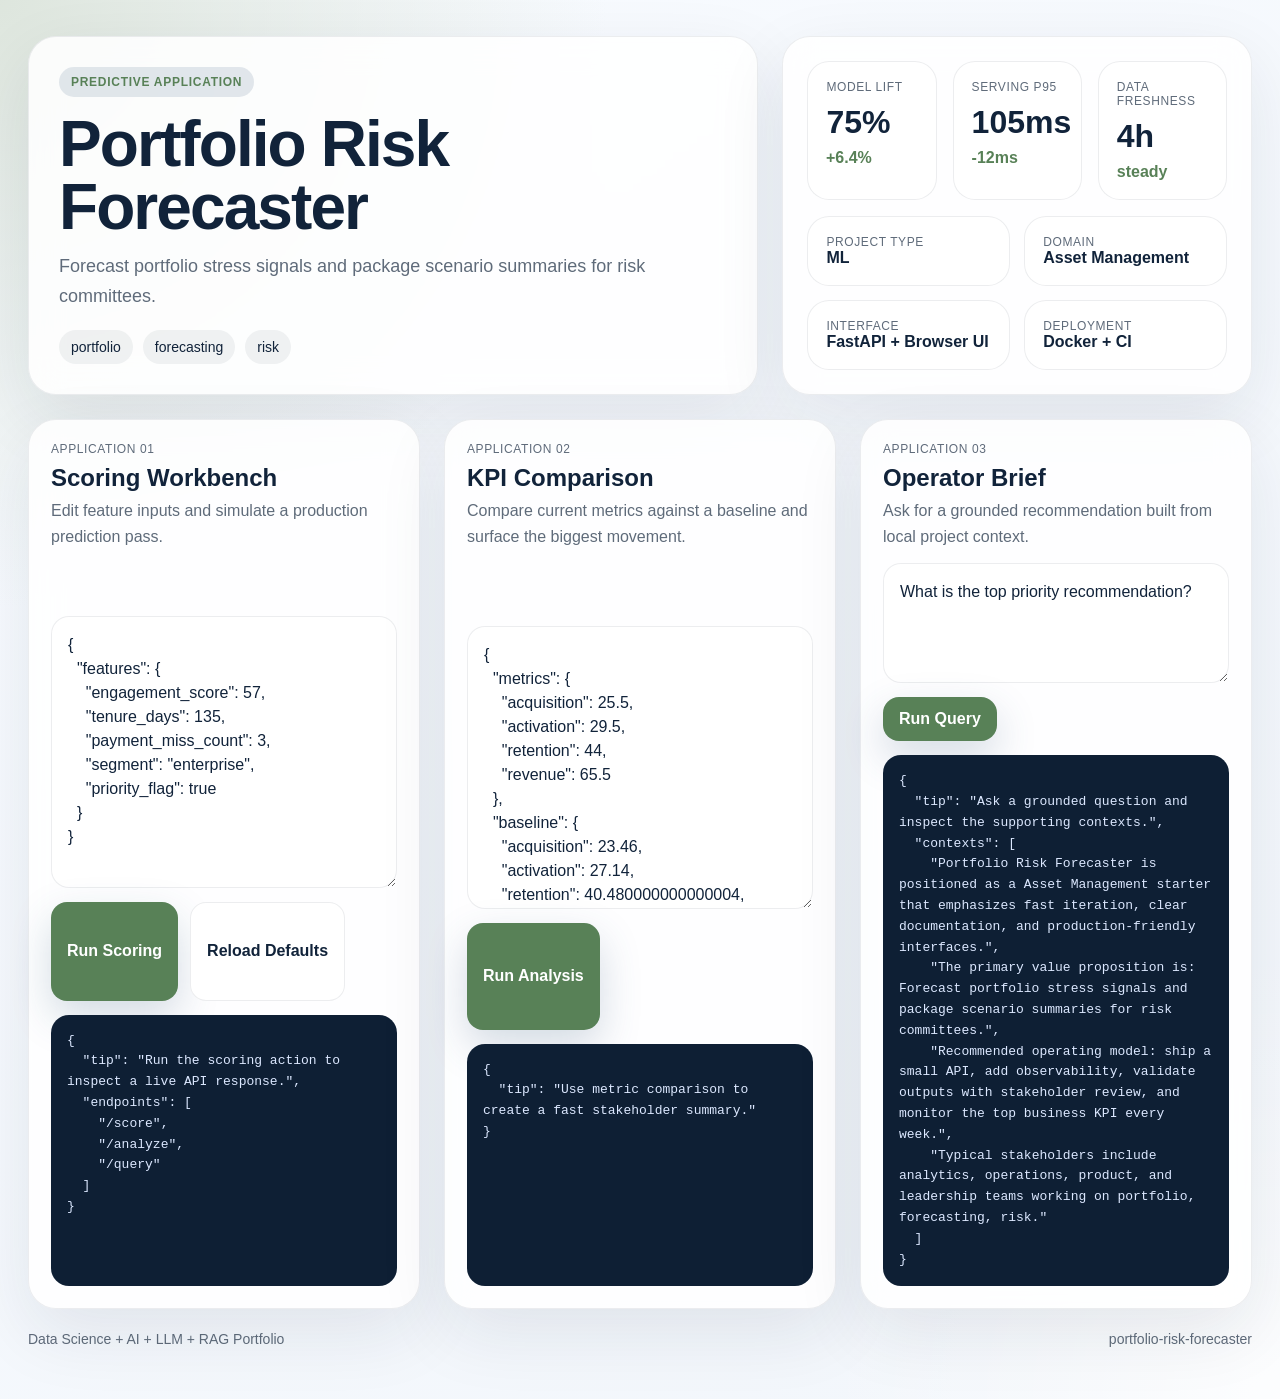
==== src/app/web/index.html @ b68d761f "Publish production-ready portfolio project" ====
<!doctype html>
        <html lang="en">
        <head>
          <meta charset="utf-8">
          <meta name="viewport" content="width=device-width, initial-scale=1">
          <title>Portfolio Risk Forecaster</title>
          <link rel="stylesheet" href="./styles.css">
          <style>:root { --accent: #588157; }</style>
        </head>
        <body>
          <div class="page">
            <section class="hero">
              <div class="panel hero-copy">
                <span class="eyebrow">Predictive Application</span>
                <h1 id="project-title">Portfolio Risk Forecaster</h1>
                <p id="project-summary" class="lead">Forecast portfolio stress signals and package scenario summaries for risk committees.</p>
                <ul id="project-tags" class="tag-list">
                  <li>portfolio</li><li>forecasting</li><li>risk</li>
                </ul>
              </div>
              <div class="panel hero-side">
                <div class="metric-grid">
                  <article class='card'><span>Model Lift</span><strong>75%</strong><em>+6.4%</em></article>
<article class='card'><span>Serving P95</span><strong>105ms</strong><em>-12ms</em></article>
<article class='card'><span>Data Freshness</span><strong>4h</strong><em>steady</em></article>
                </div>
                <div class="mini-grid">
                  <article class='mini-card'><span>Project Type</span><strong>ML</strong></article><article class='mini-card'><span>Domain</span><strong>Asset Management</strong></article><article class='mini-card'><span>Interface</span><strong>FastAPI + Browser UI</strong></article><article class='mini-card'><span>Deployment</span><strong>Docker + CI</strong></article>
                </div>
              </div>
            </section>
            <section class="app-grid">
              <article class="panel module">
                <div class="module-header">
                  <span>Application 01</span>
                  <h2>Scoring Workbench</h2>
                  <p>Edit feature inputs and simulate a production prediction pass.</p>
                </div>
                <textarea id="score-input"></textarea>
                <div class="button-row">
                  <button id="run-score">Run Scoring</button>
                  <button id="load-defaults" class="secondary" type="button">Reload Defaults</button>
                </div>
                <pre id="score-output"></pre>
              </article>
              <article class="panel module">
                <div class="module-header">
                  <span>Application 02</span>
                  <h2>KPI Comparison</h2>
                  <p>Compare current metrics against a baseline and surface the biggest movement.</p>
                </div>
                <textarea id="analyze-input"></textarea>
                <div class="button-row">
                  <button id="run-analyze">Run Analysis</button>
                </div>
                <pre id="analyze-output"></pre>
              </article>
              <article class="panel module">
                <div class="module-header">
                  <span>Application 03</span>
                  <h2>Operator Brief</h2>
                  <p>Ask for a grounded recommendation built from local project context.</p>
                </div>
                <textarea id="query-input" class="query-input"></textarea>
                <div class="button-row">
                  <button id="run-query">Run Query</button>
                </div>
                <pre id="query-output"></pre>
              </article>
            </section>
            <footer class="footer">
              <span>Data Science + AI + LLM + RAG Portfolio</span>
              <span>portfolio-risk-forecaster</span>
            </footer>
          </div>
          <script id="bootstrap-data" type="application/json">{"project": {"slug": "portfolio-risk-forecaster", "title": "Portfolio Risk Forecaster", "project_type": "ml", "domain": "Asset Management", "summary": "Forecast portfolio stress signals and package scenario summaries for risk committees.", "tags": ["portfolio", "forecasting", "risk"]}, "sample_features": {"engagement_score": 57, "tenure_days": 135, "payment_miss_count": 3, "segment": "enterprise", "priority_flag": true}, "sample_metrics": {"acquisition": 25.5, "activation": 29.5, "retention": 44.0, "revenue": 65.5}, "sample_query": "What is the top priority recommendation?", "knowledge_base": ["Portfolio Risk Forecaster is positioned as a Asset Management starter that emphasizes fast iteration, clear documentation, and production-friendly interfaces.", "The primary value proposition is: Forecast portfolio stress signals and package scenario summaries for risk committees.", "Recommended operating model: ship a small API, add observability, validate outputs with stakeholder review, and monitor the top business KPI every week.", "Typical stakeholders include analytics, operations, product, and leadership teams working on portfolio, forecasting, risk."], "dashboard_metrics": [{"label": "Model Lift", "value": "75%", "delta": "+6.4%"}, {"label": "Serving P95", "value": "105ms", "delta": "-12ms"}, {"label": "Data Freshness", "value": "4h", "delta": "steady"}]}</script>
          <script src="./app.js"></script>
        </body>
        </html>
---- src/app/web/styles.css ----
:root {
  --accent: #3d5a80;
  --accent-soft: rgba(61, 90, 128, 0.14);
  --bg: #f2f6fb;
  --card: rgba(255, 255, 255, 0.86);
  --line: rgba(16, 32, 51, 0.08);
  --ink: #11233a;
  --muted: #5f6b7a;
  --success: #2a9d8f;
}
* { box-sizing: border-box; }
html, body { margin: 0; min-height: 100%; }
body {
  font-family: "Avenir Next", "Segoe UI", sans-serif;
  color: var(--ink);
  background:
    radial-gradient(circle at top left, color-mix(in srgb, var(--accent) 20%, white), transparent 32%),
    radial-gradient(circle at bottom right, rgba(255,255,255,0.82), transparent 24%),
    linear-gradient(145deg, #f8fbff, var(--bg));
}
.page {
  max-width: 1320px;
  margin: 0 auto;
  padding: 36px 28px 52px;
}
.hero {
  display: grid;
  grid-template-columns: 1.4fr 0.9fr;
  gap: 24px;
  margin-bottom: 24px;
}
.panel {
  background: var(--card);
  border: 1px solid var(--line);
  border-radius: 28px;
  box-shadow: 0 24px 70px rgba(17, 35, 58, 0.09);
  backdrop-filter: blur(16px);
}
.hero-copy {
  padding: 30px;
}
.eyebrow {
  display: inline-flex;
  align-items: center;
  gap: 8px;
  padding: 8px 12px;
  background: var(--accent-soft);
  color: var(--accent);
  border-radius: 999px;
  text-transform: uppercase;
  letter-spacing: 0.06em;
  font-size: 12px;
  font-weight: 700;
}
h1 {
  margin: 16px 0 14px;
  font-size: clamp(2.2rem, 5vw, 4rem);
  line-height: 0.98;
  letter-spacing: -0.03em;
}
.lead {
  font-size: 18px;
  line-height: 1.65;
  color: var(--muted);
  max-width: 60ch;
  margin: 0;
}
.tag-list {
  display: flex;
  flex-wrap: wrap;
  gap: 10px;
  list-style: none;
  margin: 18px 0 0;
  padding: 0;
}
.tag-list li {
  padding: 9px 12px;
  border-radius: 999px;
  background: rgba(17, 35, 58, 0.06);
  color: var(--ink);
  font-size: 14px;
}
.hero-side {
  padding: 24px;
  display: grid;
  gap: 16px;
  align-content: space-between;
}
.metric-grid {
  display: grid;
  grid-template-columns: repeat(3, minmax(0, 1fr));
  gap: 16px;
}
.metric-card,
.mini-card,
.card {
  background: white;
  border: 1px solid var(--line);
  border-radius: 22px;
  padding: 18px;
}
.metric-card span,
.card span,
.mini-card span,
.module-header span {
  display: block;
  color: var(--muted);
  text-transform: uppercase;
  letter-spacing: 0.05em;
  font-size: 12px;
}
.metric-card strong,
.card strong {
  display: block;
  font-size: 32px;
  margin-top: 10px;
}
.metric-card em,
.card em {
  display: inline-block;
  margin-top: 8px;
  font-style: normal;
  color: var(--accent);
  font-weight: 700;
}
.mini-grid {
  display: grid;
  grid-template-columns: repeat(2, minmax(0, 1fr));
  gap: 14px;
}
.app-grid {
  display: grid;
  grid-template-columns: repeat(3, minmax(0, 1fr));
  gap: 24px;
}
.module {
  padding: 22px;
  display: grid;
  gap: 14px;
}
.module-header h2 {
  margin: 8px 0 6px;
  font-size: 24px;
}
.module-header p {
  margin: 0;
  color: var(--muted);
  line-height: 1.6;
}
textarea, input, button {
  font: inherit;
}
textarea {
  width: 100%;
  min-height: 220px;
  resize: vertical;
  border: 1px solid var(--line);
  border-radius: 18px;
  padding: 16px;
  background: rgba(255,255,255,0.92);
  color: var(--ink);
  line-height: 1.5;
}
.query-input {
  min-height: 120px;
}
button {
  border: 0;
  border-radius: 16px;
  background: var(--accent);
  color: white;
  padding: 13px 16px;
  font-weight: 700;
  cursor: pointer;
  box-shadow: 0 16px 40px rgba(61, 90, 128, 0.22);
}
button.secondary {
  background: white;
  color: var(--ink);
  border: 1px solid var(--line);
  box-shadow: none;
}
.button-row {
  display: flex;
  gap: 12px;
  flex-wrap: wrap;
}
pre {
  margin: 0;
  white-space: pre-wrap;
  word-break: break-word;
  background: #0e1f34;
  color: #dce8ff;
  border-radius: 18px;
  padding: 16px;
  min-height: 180px;
  font-size: 13px;
  line-height: 1.6;
  overflow: auto;
}
.footer {
  display: flex;
  justify-content: space-between;
  margin-top: 22px;
  color: var(--muted);
  font-size: 14px;
}
@media (max-width: 1080px) {
  .hero, .app-grid { grid-template-columns: 1fr; }
  .metric-grid { grid-template-columns: 1fr; }
}
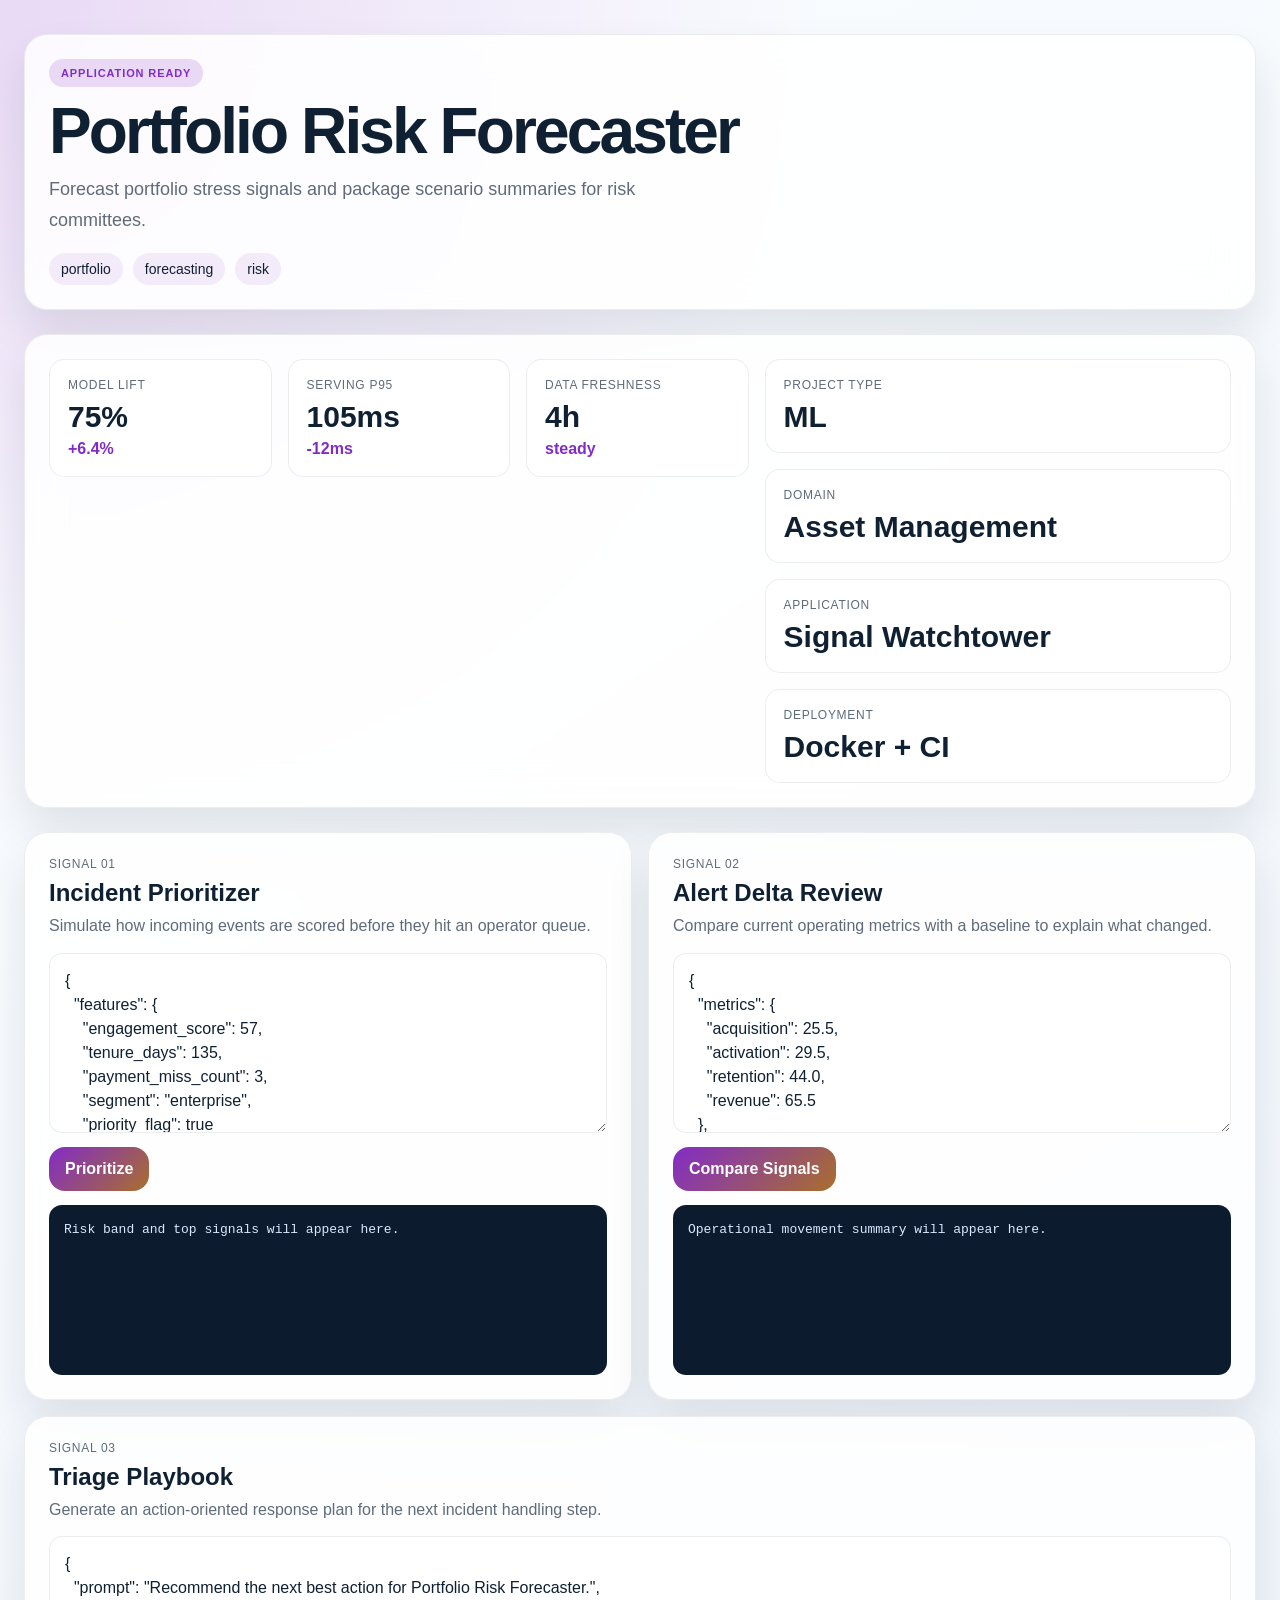
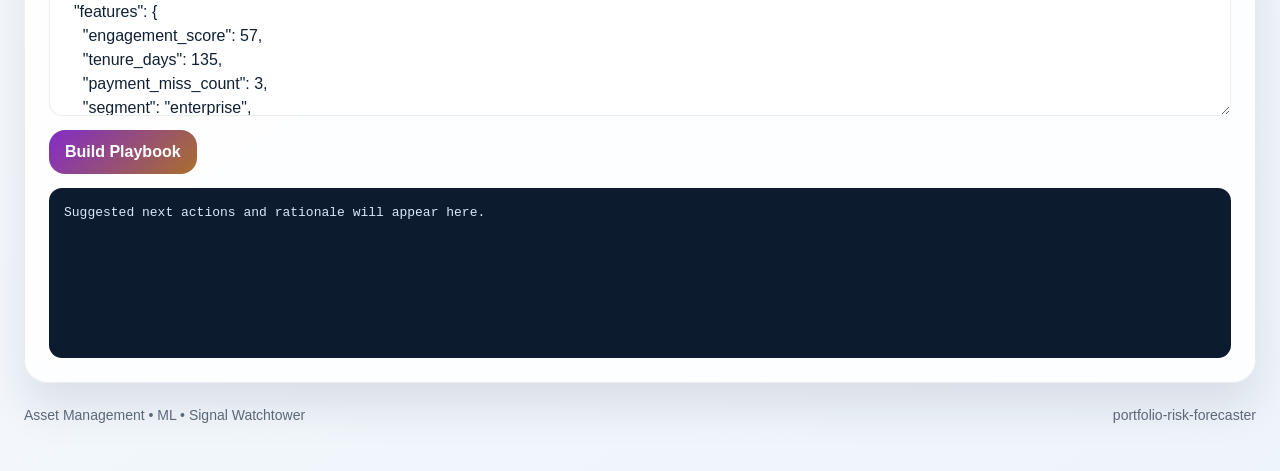
==== commit 44f5fe7a: "Publish production-ready portfolio project" ====
--- a/src/app/web/index.html
+++ b/src/app/web/index.html
@@ -6,13 +6,12 @@
           <meta name="viewport" content="width=device-width, initial-scale=1">
           <title>Portfolio Risk Forecaster</title>
           <link rel="stylesheet" href="./styles.css">
-          <style>:root { --accent: #588157; }</style>
         </head>
-        <body>
-          <div class="page">
+        <body class="surface-mist">
+          <div class="page layout-board eyebrow-solid headline-normal modules-2 hero-align-split">
             <section class="hero">
               <div class="panel hero-copy">
-                <span class="eyebrow">Predictive Application</span>
+                <span class="eyebrow" data-health>Signal Watchtower</span>
                 <h1 id="project-title">Portfolio Risk Forecaster</h1>
                 <p id="project-summary" class="lead">Forecast portfolio stress signals and package scenario summaries for risk committees.</p>
                 <ul id="project-tags" class="tag-list">
@@ -26,55 +25,90 @@
 <article class='card'><span>Data Freshness</span><strong>4h</strong><em>steady</em></article>
                 </div>
                 <div class="mini-grid">
-                  <article class='mini-card'><span>Project Type</span><strong>ML</strong></article><article class='mini-card'><span>Domain</span><strong>Asset Management</strong></article><article class='mini-card'><span>Interface</span><strong>FastAPI + Browser UI</strong></article><article class='mini-card'><span>Deployment</span><strong>Docker + CI</strong></article>
+                  <article class='mini-card'><span>Project Type</span><strong>ML</strong></article><article class='mini-card'><span>Domain</span><strong>Asset Management</strong></article><article class='mini-card'><span>Application</span><strong>Signal Watchtower</strong></article><article class='mini-card'><span>Deployment</span><strong>Docker + CI</strong></article>
                 </div>
               </div>
             </section>
             <section class="app-grid">
-              <article class="panel module">
-                <div class="module-header">
-                  <span>Application 01</span>
-                  <h2>Scoring Workbench</h2>
-                  <p>Edit feature inputs and simulate a production prediction pass.</p>
-                </div>
-                <textarea id="score-input"></textarea>
-                <div class="button-row">
-                  <button id="run-score">Run Scoring</button>
-                  <button id="load-defaults" class="secondary" type="button">Reload Defaults</button>
-                </div>
-                <pre id="score-output"></pre>
-              </article>
-              <article class="panel module">
-                <div class="module-header">
-                  <span>Application 02</span>
-                  <h2>KPI Comparison</h2>
-                  <p>Compare current metrics against a baseline and surface the biggest movement.</p>
-                </div>
-                <textarea id="analyze-input"></textarea>
-                <div class="button-row">
-                  <button id="run-analyze">Run Analysis</button>
-                </div>
-                <pre id="analyze-output"></pre>
-              </article>
-              <article class="panel module">
-                <div class="module-header">
-                  <span>Application 03</span>
-                  <h2>Operator Brief</h2>
-                  <p>Ask for a grounded recommendation built from local project context.</p>
-                </div>
-                <textarea id="query-input" class="query-input"></textarea>
-                <div class="button-row">
-                  <button id="run-query">Run Query</button>
-                </div>
-                <pre id="query-output"></pre>
-              </article>
+              <article class="panel module js-module span-normal">
+          <div class="module-header">
+            <span>Signal 01</span>
+            <h2>Incident Prioritizer</h2>
+            <p>Simulate how incoming events are scored before they hit an operator queue.</p>
+          </div>
+          <textarea class="js-input">{
+  &quot;features&quot;: {
+    &quot;engagement_score&quot;: 57,
+    &quot;tenure_days&quot;: 135,
+    &quot;payment_miss_count&quot;: 3,
+    &quot;segment&quot;: &quot;enterprise&quot;,
+    &quot;priority_flag&quot;: true
+  }
+}</textarea>
+          <div class="button-row">
+            <button class="js-run" data-endpoint="/score" data-input-mode="json">Prioritize</button>
+          </div>
+          <pre class="js-output">Risk band and top signals will appear here.</pre>
+        </article>
+<article class="panel module js-module span-normal">
+          <div class="module-header">
+            <span>Signal 02</span>
+            <h2>Alert Delta Review</h2>
+            <p>Compare current operating metrics with a baseline to explain what changed.</p>
+          </div>
+          <textarea class="js-input">{
+  &quot;metrics&quot;: {
+    &quot;acquisition&quot;: 25.5,
+    &quot;activation&quot;: 29.5,
+    &quot;retention&quot;: 44.0,
+    &quot;revenue&quot;: 65.5
+  },
+  &quot;baseline&quot;: {
+    &quot;acquisition&quot;: 23.46,
+    &quot;activation&quot;: 27.14,
+    &quot;retention&quot;: 40.48,
+    &quot;revenue&quot;: 60.26
+  }
+}</textarea>
+          <div class="button-row">
+            <button class="js-run" data-endpoint="/analyze" data-input-mode="json">Compare Signals</button>
+          </div>
+          <pre class="js-output">Operational movement summary will appear here.</pre>
+        </article>
+<article class="panel module js-module span-wide">
+          <div class="module-header">
+            <span>Signal 03</span>
+            <h2>Triage Playbook</h2>
+            <p>Generate an action-oriented response plan for the next incident handling step.</p>
+          </div>
+          <textarea class="js-input">{
+  &quot;prompt&quot;: &quot;Recommend the next best action for Portfolio Risk Forecaster.&quot;,
+  &quot;features&quot;: {
+    &quot;engagement_score&quot;: 57,
+    &quot;tenure_days&quot;: 135,
+    &quot;payment_miss_count&quot;: 3,
+    &quot;segment&quot;: &quot;enterprise&quot;,
+    &quot;priority_flag&quot;: true
+  },
+  &quot;metrics&quot;: {
+    &quot;acquisition&quot;: 25.5,
+    &quot;activation&quot;: 29.5,
+    &quot;retention&quot;: 44.0,
+    &quot;revenue&quot;: 65.5
+  }
+}</textarea>
+          <div class="button-row">
+            <button class="js-run" data-endpoint="/recommend" data-input-mode="json">Build Playbook</button>
+          </div>
+          <pre class="js-output">Suggested next actions and rationale will appear here.</pre>
+        </article>
             </section>
             <footer class="footer">
-              <span>Data Science + AI + LLM + RAG Portfolio</span>
+              <span>Asset Management • ML • Signal Watchtower</span>
               <span>portfolio-risk-forecaster</span>
             </footer>
           </div>
-          <script id="bootstrap-data" type="application/json">{"project": {"slug": "portfolio-risk-forecaster", "title": "Portfolio Risk Forecaster", "project_type": "ml", "domain": "Asset Management", "summary": "Forecast portfolio stress signals and package scenario summaries for risk committees.", "tags": ["portfolio", "forecasting", "risk"]}, "sample_features": {"engagement_score": 57, "tenure_days": 135, "payment_miss_count": 3, "segment": "enterprise", "priority_flag": true}, "sample_metrics": {"acquisition": 25.5, "activation": 29.5, "retention": 44.0, "revenue": 65.5}, "sample_query": "What is the top priority recommendation?", "knowledge_base": ["Portfolio Risk Forecaster is positioned as a Asset Management starter that emphasizes fast iteration, clear documentation, and production-friendly interfaces.", "The primary value proposition is: Forecast portfolio stress signals and package scenario summaries for risk committees.", "Recommended operating model: ship a small API, add observability, validate outputs with stakeholder review, and monitor the top business KPI every week.", "Typical stakeholders include analytics, operations, product, and leadership teams working on portfolio, forecasting, risk."], "dashboard_metrics": [{"label": "Model Lift", "value": "75%", "delta": "+6.4%"}, {"label": "Serving P95", "value": "105ms", "delta": "-12ms"}, {"label": "Data Freshness", "value": "4h", "delta": "steady"}]}</script>
+          <script id="bootstrap-data" type="application/json">{"project": {"slug": "portfolio-risk-forecaster", "title": "Portfolio Risk Forecaster", "project_type": "ml", "domain": "Asset Management", "summary": "Forecast portfolio stress signals and package scenario summaries for risk committees.", "tags": ["portfolio", "forecasting", "risk"]}, "app_archetype": "watchtower", "ui_profile": {"layout": "board", "surface": "mist", "font_stack": "\"Avenir Next\", \"Segoe UI\", sans-serif", "radius": 23, "shadow": 43, "eyebrow_style": "solid", "module_columns": 2, "hero_align": "split", "headline_mode": "normal"}, "app_modules": [{"label": "Signal 01", "title": "Incident Prioritizer", "description": "Simulate how incoming events are scored before they hit an operator queue.", "endpoint": "/score", "input_mode": "json", "cta": "Prioritize", "prefill": "{\n  \"features\": {\n    \"engagement_score\": 57,\n    \"tenure_days\": 135,\n    \"payment_miss_count\": 3,\n    \"segment\": \"enterprise\",\n    \"priority_flag\": true\n  }\n}", "hint": "Risk band and top signals will appear here.", "span": "normal"}, {"label": "Signal 02", "title": "Alert Delta Review", "description": "Compare current operating metrics with a baseline to explain what changed.", "endpoint": "/analyze", "input_mode": "json", "cta": "Compare Signals", "prefill": "{\n  \"metrics\": {\n    \"acquisition\": 25.5,\n    \"activation\": 29.5,\n    \"retention\": 44.0,\n    \"revenue\": 65.5\n  },\n  \"baseline\": {\n    \"acquisition\": 23.46,\n    \"activation\": 27.14,\n    \"retention\": 40.48,\n    \"revenue\": 60.26\n  }\n}", "hint": "Operational movement summary will appear here.", "span": "normal"}, {"label": "Signal 03", "title": "Triage Playbook", "description": "Generate an action-oriented response plan for the next incident handling step.", "endpoint": "/recommend", "input_mode": "json", "cta": "Build Playbook", "prefill": "{\n  \"prompt\": \"Recommend the next best action for Portfolio Risk Forecaster.\",\n  \"features\": {\n    \"engagement_score\": 57,\n    \"tenure_days\": 135,\n    \"payment_miss_count\": 3,\n    \"segment\": \"enterprise\",\n    \"priority_flag\": true\n  },\n  \"metrics\": {\n    \"acquisition\": 25.5,\n    \"activation\": 29.5,\n    \"retention\": 44.0,\n    \"revenue\": 65.5\n  }\n}", "hint": "Suggested next actions and rationale will appear here.", "span": "wide"}], "sample_features": {"engagement_score": 57, "tenure_days": 135, "payment_miss_count": 3, "segment": "enterprise", "priority_flag": true}, "sample_metrics": {"acquisition": 25.5, "activation": 29.5, "retention": 44.0, "revenue": 65.5}, "knowledge_base": ["Portfolio Risk Forecaster is positioned as a Asset Management starter that emphasizes fast iteration, clear documentation, and production-friendly interfaces.", "The primary value proposition is: Forecast portfolio stress signals and package scenario summaries for risk committees.", "Recommended operating model: ship a small API, add observability, validate outputs with stakeholder review, and monitor the top business KPI every week.", "Typical stakeholders include analytics, operations, product, and leadership teams working on portfolio, forecasting, risk."], "dashboard_metrics": [{"label": "Model Lift", "value": "75%", "delta": "+6.4%"}, {"label": "Serving P95", "value": "105ms", "delta": "-12ms"}, {"label": "Data Freshness", "value": "4h", "delta": "steady"}]}</script>
           <script src="./app.js"></script>
         </body>
         </html>
--- a/src/app/web/styles.css
+++ b/src/app/web/styles.css
@@ -1,141 +1,185 @@
 
 :root {
-  --accent: #3d5a80;
-  --accent-soft: rgba(61, 90, 128, 0.14);
-  --bg: #f2f6fb;
+  --accent: #822cc8;
+  --accent-2: #a96f2c;
+  --accent-soft: color-mix(in srgb, var(--accent) 18%, white);
+  --radius: 23px;
+  --shadow-size: 43px;
+  --font-stack: "Avenir Next", "Segoe UI", sans-serif;
+  --bg: #f4f7fb;
   --card: rgba(255, 255, 255, 0.86);
   --line: rgba(16, 32, 51, 0.08);
-  --ink: #11233a;
+  --ink: #102033;
   --muted: #5f6b7a;
-  --success: #2a9d8f;
+  --output-bg: #0d1b2e;
+  --output-ink: #dae8ff;
 }
 * { box-sizing: border-box; }
 html, body { margin: 0; min-height: 100%; }
 body {
-  font-family: "Avenir Next", "Segoe UI", sans-serif;
+  font-family: var(--font-stack);
   color: var(--ink);
-  background:
-    radial-gradient(circle at top left, color-mix(in srgb, var(--accent) 20%, white), transparent 32%),
-    radial-gradient(circle at bottom right, rgba(255,255,255,0.82), transparent 24%),
-    linear-gradient(145deg, #f8fbff, var(--bg));
+  background: linear-gradient(145deg, #f8fbff, var(--bg));
+}
+body.surface-mist {
+  --bg: #eef4fb;
+  background:
+    radial-gradient(circle at top left, color-mix(in srgb, var(--accent) 18%, white), transparent 34%),
+    linear-gradient(145deg, #fbfdff, var(--bg));
+}
+body.surface-aurora {
+  --bg: #edf1ff;
+  background:
+    radial-gradient(circle at 0% 0%, color-mix(in srgb, var(--accent) 22%, white), transparent 38%),
+    radial-gradient(circle at 100% 100%, color-mix(in srgb, var(--accent-2) 20%, white), transparent 28%),
+    linear-gradient(135deg, #f7f8ff, var(--bg));
+}
+body.surface-sand {
+  --bg: #f5efe8;
+  --card: rgba(255, 251, 246, 0.9);
+  background:
+    linear-gradient(135deg, rgba(255,255,255,0.82), rgba(245, 239, 232, 0.98)),
+    radial-gradient(circle at top right, color-mix(in srgb, var(--accent) 16%, white), transparent 32%);
+}
+body.surface-slate {
+  --bg: #ecf0f7;
+  --card: rgba(248, 250, 255, 0.88);
+  background:
+    linear-gradient(160deg, #f7f9fc, var(--bg)),
+    radial-gradient(circle at bottom left, color-mix(in srgb, var(--accent-2) 16%, white), transparent 34%);
+}
+body.surface-paper {
+  --bg: #f8f8f4;
+  --card: rgba(255,255,255,0.93);
+  background:
+    linear-gradient(180deg, #fffefb, var(--bg));
+}
+body.surface-ink {
+  --bg: #0f1726;
+  --card: rgba(15, 23, 38, 0.88);
+  --line: rgba(226, 238, 255, 0.1);
+  --ink: #f5f8ff;
+  --muted: #b4c0cf;
+  --output-bg: rgba(255,255,255,0.06);
+  --output-ink: #f5f8ff;
+  background:
+    radial-gradient(circle at top left, color-mix(in srgb, var(--accent) 28%, transparent), transparent 42%),
+    linear-gradient(145deg, #09111d, var(--bg));
 }
 .page {
-  max-width: 1320px;
+  max-width: 1360px;
   margin: 0 auto;
-  padding: 36px 28px 52px;
-}
-.hero {
-  display: grid;
-  grid-template-columns: 1.4fr 0.9fr;
+  padding: 34px 24px 48px;
+  display: grid;
   gap: 24px;
-  margin-bottom: 24px;
 }
 .panel {
   background: var(--card);
   border: 1px solid var(--line);
-  border-radius: 28px;
-  box-shadow: 0 24px 70px rgba(17, 35, 58, 0.09);
-  backdrop-filter: blur(16px);
-}
-.hero-copy {
-  padding: 30px;
+  border-radius: var(--radius);
+  box-shadow: 0 24px var(--shadow-size) rgba(16, 32, 51, 0.1);
+  backdrop-filter: blur(18px);
+}
+.hero {
+  display: grid;
+  gap: 24px;
+}
+.hero-copy,
+.hero-side,
+.module {
+  padding: 24px;
 }
 .eyebrow {
   display: inline-flex;
   align-items: center;
   gap: 8px;
   padding: 8px 12px;
+  border-radius: 999px;
   background: var(--accent-soft);
   color: var(--accent);
-  border-radius: 999px;
   text-transform: uppercase;
-  letter-spacing: 0.06em;
-  font-size: 12px;
-  font-weight: 700;
+  letter-spacing: 0.08em;
+  font-size: 11px;
+  font-weight: 800;
+}
+.page.eyebrow-outline .eyebrow {
+  background: transparent;
+  border: 1px solid color-mix(in srgb, var(--accent) 40%, white);
+}
+.page.eyebrow-soft .eyebrow {
+  background: color-mix(in srgb, var(--accent) 12%, white);
+  color: color-mix(in srgb, var(--accent) 82%, black);
 }
 h1 {
-  margin: 16px 0 14px;
-  font-size: clamp(2.2rem, 5vw, 4rem);
-  line-height: 0.98;
-  letter-spacing: -0.03em;
-}
+  margin: 14px 0 12px;
+  font-size: clamp(2.2rem, 5vw, 4.4rem);
+  line-height: 0.96;
+  letter-spacing: -0.045em;
+}
+.page.headline-compact h1 { max-width: 10ch; }
+.page.headline-tall h1 { line-height: 1.03; font-size: clamp(2.4rem, 5vw, 4.8rem); }
 .lead {
+  margin: 0;
   font-size: 18px;
-  line-height: 1.65;
+  line-height: 1.68;
   color: var(--muted);
-  max-width: 60ch;
-  margin: 0;
+  max-width: 62ch;
 }
 .tag-list {
+  list-style: none;
   display: flex;
   flex-wrap: wrap;
   gap: 10px;
-  list-style: none;
   margin: 18px 0 0;
   padding: 0;
 }
 .tag-list li {
-  padding: 9px 12px;
+  padding: 8px 12px;
   border-radius: 999px;
-  background: rgba(17, 35, 58, 0.06);
+  background: color-mix(in srgb, var(--accent) 10%, white);
   color: var(--ink);
   font-size: 14px;
 }
 .hero-side {
-  padding: 24px;
   display: grid;
   gap: 16px;
-  align-content: space-between;
-}
-.metric-grid {
-  display: grid;
-  grid-template-columns: repeat(3, minmax(0, 1fr));
+}
+.metric-grid,
+.mini-grid,
+.app-grid {
+  display: grid;
   gap: 16px;
 }
-.metric-card,
-.mini-card,
-.card {
-  background: white;
+.card,
+.mini-card {
+  background: color-mix(in srgb, var(--card) 92%, white);
   border: 1px solid var(--line);
-  border-radius: 22px;
+  border-radius: calc(var(--radius) - 8px);
   padding: 18px;
 }
-.metric-card span,
 .card span,
 .mini-card span,
 .module-header span {
   display: block;
   color: var(--muted);
   text-transform: uppercase;
-  letter-spacing: 0.05em;
+  letter-spacing: 0.06em;
   font-size: 12px;
 }
-.metric-card strong,
-.card strong {
+.card strong,
+.mini-card strong {
   display: block;
-  font-size: 32px;
-  margin-top: 10px;
-}
-.metric-card em,
+  margin-top: 8px;
+  font-size: 30px;
+}
 .card em {
   display: inline-block;
-  margin-top: 8px;
+  margin-top: 6px;
   font-style: normal;
   color: var(--accent);
   font-weight: 700;
 }
-.mini-grid {
-  display: grid;
-  grid-template-columns: repeat(2, minmax(0, 1fr));
-  gap: 14px;
-}
-.app-grid {
-  display: grid;
-  grid-template-columns: repeat(3, minmax(0, 1fr));
-  gap: 24px;
-}
 .module {
-  padding: 22px;
   display: grid;
   gap: 14px;
 }
@@ -148,65 +192,157 @@
   color: var(--muted);
   line-height: 1.6;
 }
-textarea, input, button {
+textarea,
+button {
   font: inherit;
 }
 textarea {
   width: 100%;
-  min-height: 220px;
+  min-height: 180px;
   resize: vertical;
   border: 1px solid var(--line);
-  border-radius: 18px;
-  padding: 16px;
-  background: rgba(255,255,255,0.92);
+  border-radius: calc(var(--radius) - 10px);
+  padding: 15px;
+  background: rgba(255,255,255,0.82);
   color: var(--ink);
   line-height: 1.5;
 }
-.query-input {
-  min-height: 120px;
+body.surface-ink textarea {
+  background: rgba(255,255,255,0.05);
+}
+.module-input-text {
+  min-height: 110px;
+}
+.button-row {
+  display: flex;
+  flex-wrap: wrap;
+  gap: 10px;
 }
 button {
   border: 0;
   border-radius: 16px;
-  background: var(--accent);
+  background: linear-gradient(135deg, var(--accent), var(--accent-2));
   color: white;
   padding: 13px 16px;
   font-weight: 700;
   cursor: pointer;
-  box-shadow: 0 16px 40px rgba(61, 90, 128, 0.22);
-}
-button.secondary {
-  background: white;
-  color: var(--ink);
-  border: 1px solid var(--line);
-  box-shadow: none;
-}
-.button-row {
-  display: flex;
-  gap: 12px;
-  flex-wrap: wrap;
 }
 pre {
   margin: 0;
   white-space: pre-wrap;
   word-break: break-word;
-  background: #0e1f34;
-  color: #dce8ff;
-  border-radius: 18px;
-  padding: 16px;
-  min-height: 180px;
+  background: var(--output-bg);
+  color: var(--output-ink);
+  border-radius: calc(var(--radius) - 10px);
+  padding: 15px;
+  min-height: 170px;
+  line-height: 1.58;
   font-size: 13px;
-  line-height: 1.6;
   overflow: auto;
 }
 .footer {
   display: flex;
   justify-content: space-between;
-  margin-top: 22px;
   color: var(--muted);
   font-size: 14px;
 }
-@media (max-width: 1080px) {
-  .hero, .app-grid { grid-template-columns: 1fr; }
-  .metric-grid { grid-template-columns: 1fr; }
-}
+.page.layout-horizon .hero {
+  grid-template-columns: 1.45fr 1fr;
+  align-items: stretch;
+}
+.page.layout-horizon.modules-2 .app-grid,
+.page.layout-horizon.modules-3 .app-grid {
+  grid-template-columns: repeat(3, minmax(0, 1fr));
+}
+.page.layout-rail .hero {
+  grid-template-columns: 0.92fr 1.08fr;
+}
+.page.layout-rail .hero-copy {
+  padding-top: 34px;
+}
+.page.layout-rail .app-grid {
+  grid-template-columns: repeat(2, minmax(0, 1fr));
+}
+.page.layout-folio .hero {
+  grid-template-columns: 1fr;
+}
+.page.layout-folio .hero-copy {
+  text-align: center;
+}
+.page.layout-folio .lead {
+  margin-inline: auto;
+}
+.page.layout-folio .tag-list {
+  justify-content: center;
+}
+.page.layout-folio .metric-grid {
+  grid-template-columns: repeat(3, minmax(0, 1fr));
+}
+.page.layout-folio .mini-grid {
+  grid-template-columns: repeat(4, minmax(0, 1fr));
+}
+.page.layout-folio .app-grid {
+  grid-template-columns: repeat(2, minmax(0, 1fr));
+}
+.page.layout-board .hero {
+  grid-template-columns: 1fr;
+}
+.page.layout-board .hero-side {
+  grid-template-columns: 1.2fr 0.8fr;
+  align-items: start;
+}
+.page.layout-board .metric-grid {
+  grid-template-columns: repeat(3, minmax(0, 1fr));
+}
+.page.layout-board .app-grid {
+  grid-template-columns: repeat(4, minmax(0, 1fr));
+}
+.page.layout-stack .hero {
+  grid-template-columns: 1fr;
+}
+.page.layout-stack .hero-side {
+  grid-template-columns: repeat(2, minmax(0, 1fr));
+}
+.page.layout-stack .app-grid {
+  grid-template-columns: repeat(3, minmax(0, 1fr));
+}
+.page.layout-console .hero {
+  grid-template-columns: 1.1fr 0.9fr;
+}
+.page.layout-console .panel,
+.page.layout-console .card,
+.page.layout-console .mini-card {
+  border-radius: 18px;
+}
+.page.modules-2 .app-grid {
+  grid-template-columns: repeat(2, minmax(0, 1fr));
+}
+.module.span-wide {
+  grid-column: span 2;
+}
+.hero-align-center .hero-copy {
+  text-align: center;
+}
+.hero-align-center .lead,
+.hero-align-center .tag-list {
+  margin-inline: auto;
+  justify-content: center;
+}
+@media (max-width: 1120px) {
+  .page.layout-horizon .hero,
+  .page.layout-rail .hero,
+  .page.layout-console .hero,
+  .page.layout-board .hero-side,
+  .page.layout-folio .mini-grid,
+  .page.layout-stack .hero-side,
+  .page.modules-2 .app-grid,
+  .page.layout-board .app-grid,
+  .page.layout-stack .app-grid,
+  .page.layout-horizon.modules-3 .app-grid,
+  .page.layout-folio .app-grid {
+    grid-template-columns: 1fr;
+  }
+  .module.span-wide {
+    grid-column: auto;
+  }
+}
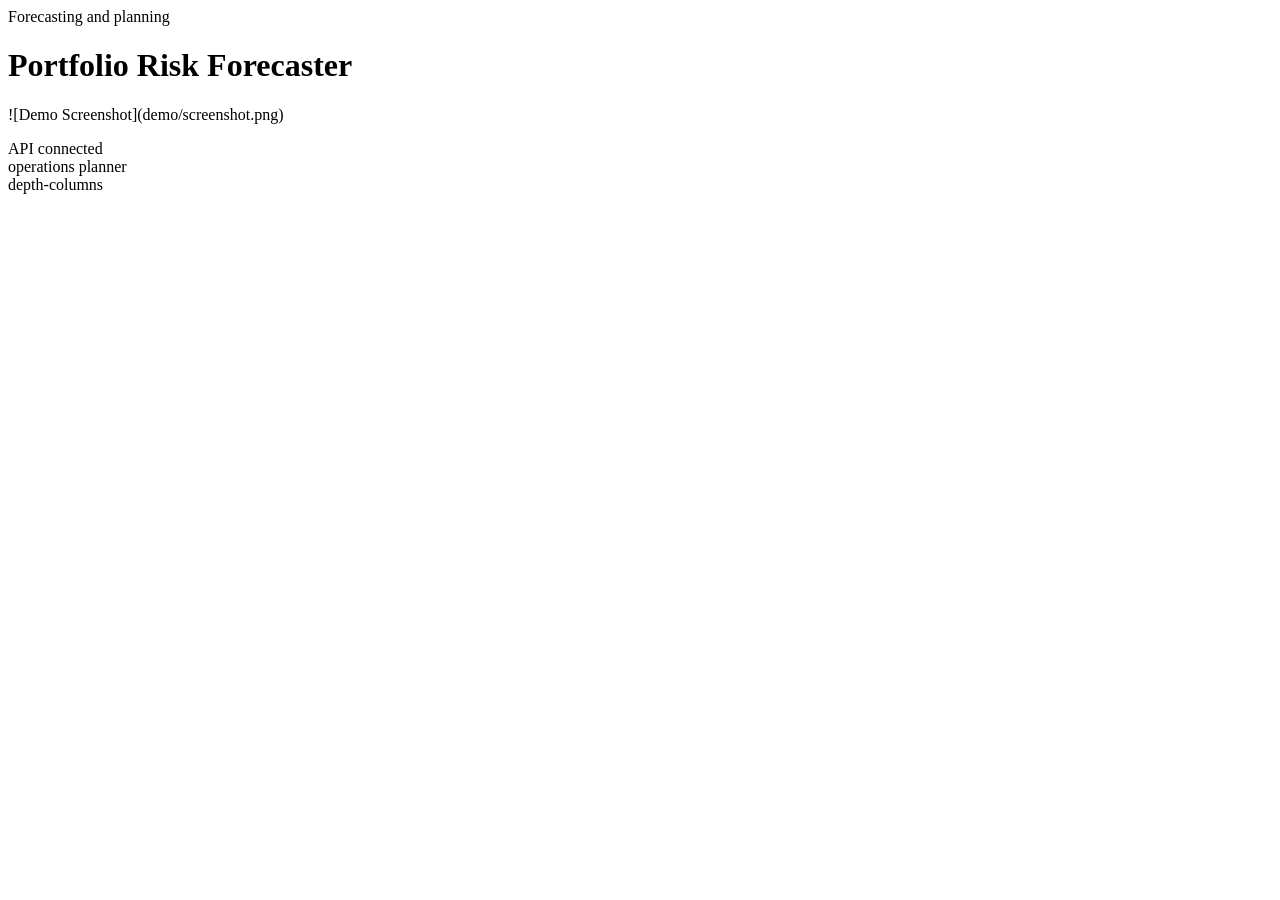
==== commit f08ad8ff: "Upgrade to production-grade app scaffold and 3D landing page" ====
--- a/src/app/web/index.html
+++ b/src/app/web/index.html
@@ -1,114 +1,29 @@
-
-        <!doctype html>
-        <html lang="en">
-        <head>
-          <meta charset="utf-8">
-          <meta name="viewport" content="width=device-width, initial-scale=1">
-          <title>Portfolio Risk Forecaster</title>
-          <link rel="stylesheet" href="./styles.css">
-        </head>
-        <body class="surface-mist">
-          <div class="page layout-board eyebrow-solid headline-normal modules-2 hero-align-split">
-            <section class="hero">
-              <div class="panel hero-copy">
-                <span class="eyebrow" data-health>Signal Watchtower</span>
-                <h1 id="project-title">Portfolio Risk Forecaster</h1>
-                <p id="project-summary" class="lead">Forecast portfolio stress signals and package scenario summaries for risk committees.</p>
-                <ul id="project-tags" class="tag-list">
-                  <li>portfolio</li><li>forecasting</li><li>risk</li>
-                </ul>
-              </div>
-              <div class="panel hero-side">
-                <div class="metric-grid">
-                  <article class='card'><span>Model Lift</span><strong>75%</strong><em>+6.4%</em></article>
-<article class='card'><span>Serving P95</span><strong>105ms</strong><em>-12ms</em></article>
-<article class='card'><span>Data Freshness</span><strong>4h</strong><em>steady</em></article>
-                </div>
-                <div class="mini-grid">
-                  <article class='mini-card'><span>Project Type</span><strong>ML</strong></article><article class='mini-card'><span>Domain</span><strong>Asset Management</strong></article><article class='mini-card'><span>Application</span><strong>Signal Watchtower</strong></article><article class='mini-card'><span>Deployment</span><strong>Docker + CI</strong></article>
-                </div>
-              </div>
-            </section>
-            <section class="app-grid">
-              <article class="panel module js-module span-normal">
-          <div class="module-header">
-            <span>Signal 01</span>
-            <h2>Incident Prioritizer</h2>
-            <p>Simulate how incoming events are scored before they hit an operator queue.</p>
-          </div>
-          <textarea class="js-input">{
-  &quot;features&quot;: {
-    &quot;engagement_score&quot;: 57,
-    &quot;tenure_days&quot;: 135,
-    &quot;payment_miss_count&quot;: 3,
-    &quot;segment&quot;: &quot;enterprise&quot;,
-    &quot;priority_flag&quot;: true
-  }
-}</textarea>
-          <div class="button-row">
-            <button class="js-run" data-endpoint="/score" data-input-mode="json">Prioritize</button>
-          </div>
-          <pre class="js-output">Risk band and top signals will appear here.</pre>
-        </article>
-<article class="panel module js-module span-normal">
-          <div class="module-header">
-            <span>Signal 02</span>
-            <h2>Alert Delta Review</h2>
-            <p>Compare current operating metrics with a baseline to explain what changed.</p>
-          </div>
-          <textarea class="js-input">{
-  &quot;metrics&quot;: {
-    &quot;acquisition&quot;: 25.5,
-    &quot;activation&quot;: 29.5,
-    &quot;retention&quot;: 44.0,
-    &quot;revenue&quot;: 65.5
-  },
-  &quot;baseline&quot;: {
-    &quot;acquisition&quot;: 23.46,
-    &quot;activation&quot;: 27.14,
-    &quot;retention&quot;: 40.48,
-    &quot;revenue&quot;: 60.26
-  }
-}</textarea>
-          <div class="button-row">
-            <button class="js-run" data-endpoint="/analyze" data-input-mode="json">Compare Signals</button>
-          </div>
-          <pre class="js-output">Operational movement summary will appear here.</pre>
-        </article>
-<article class="panel module js-module span-wide">
-          <div class="module-header">
-            <span>Signal 03</span>
-            <h2>Triage Playbook</h2>
-            <p>Generate an action-oriented response plan for the next incident handling step.</p>
-          </div>
-          <textarea class="js-input">{
-  &quot;prompt&quot;: &quot;Recommend the next best action for Portfolio Risk Forecaster.&quot;,
-  &quot;features&quot;: {
-    &quot;engagement_score&quot;: 57,
-    &quot;tenure_days&quot;: 135,
-    &quot;payment_miss_count&quot;: 3,
-    &quot;segment&quot;: &quot;enterprise&quot;,
-    &quot;priority_flag&quot;: true
-  },
-  &quot;metrics&quot;: {
-    &quot;acquisition&quot;: 25.5,
-    &quot;activation&quot;: 29.5,
-    &quot;retention&quot;: 44.0,
-    &quot;revenue&quot;: 65.5
-  }
-}</textarea>
-          <div class="button-row">
-            <button class="js-run" data-endpoint="/recommend" data-input-mode="json">Build Playbook</button>
-          </div>
-          <pre class="js-output">Suggested next actions and rationale will appear here.</pre>
-        </article>
-            </section>
-            <footer class="footer">
-              <span>Asset Management • ML • Signal Watchtower</span>
-              <span>portfolio-risk-forecaster</span>
-            </footer>
-          </div>
-          <script id="bootstrap-data" type="application/json">{"project": {"slug": "portfolio-risk-forecaster", "title": "Portfolio Risk Forecaster", "project_type": "ml", "domain": "Asset Management", "summary": "Forecast portfolio stress signals and package scenario summaries for risk committees.", "tags": ["portfolio", "forecasting", "risk"]}, "app_archetype": "watchtower", "ui_profile": {"layout": "board", "surface": "mist", "font_stack": "\"Avenir Next\", \"Segoe UI\", sans-serif", "radius": 23, "shadow": 43, "eyebrow_style": "solid", "module_columns": 2, "hero_align": "split", "headline_mode": "normal"}, "app_modules": [{"label": "Signal 01", "title": "Incident Prioritizer", "description": "Simulate how incoming events are scored before they hit an operator queue.", "endpoint": "/score", "input_mode": "json", "cta": "Prioritize", "prefill": "{\n  \"features\": {\n    \"engagement_score\": 57,\n    \"tenure_days\": 135,\n    \"payment_miss_count\": 3,\n    \"segment\": \"enterprise\",\n    \"priority_flag\": true\n  }\n}", "hint": "Risk band and top signals will appear here.", "span": "normal"}, {"label": "Signal 02", "title": "Alert Delta Review", "description": "Compare current operating metrics with a baseline to explain what changed.", "endpoint": "/analyze", "input_mode": "json", "cta": "Compare Signals", "prefill": "{\n  \"metrics\": {\n    \"acquisition\": 25.5,\n    \"activation\": 29.5,\n    \"retention\": 44.0,\n    \"revenue\": 65.5\n  },\n  \"baseline\": {\n    \"acquisition\": 23.46,\n    \"activation\": 27.14,\n    \"retention\": 40.48,\n    \"revenue\": 60.26\n  }\n}", "hint": "Operational movement summary will appear here.", "span": "normal"}, {"label": "Signal 03", "title": "Triage Playbook", "description": "Generate an action-oriented response plan for the next incident handling step.", "endpoint": "/recommend", "input_mode": "json", "cta": "Build Playbook", "prefill": "{\n  \"prompt\": \"Recommend the next best action for Portfolio Risk Forecaster.\",\n  \"features\": {\n    \"engagement_score\": 57,\n    \"tenure_days\": 135,\n    \"payment_miss_count\": 3,\n    \"segment\": \"enterprise\",\n    \"priority_flag\": true\n  },\n  \"metrics\": {\n    \"acquisition\": 25.5,\n    \"activation\": 29.5,\n    \"retention\": 44.0,\n    \"revenue\": 65.5\n  }\n}", "hint": "Suggested next actions and rationale will appear here.", "span": "wide"}], "sample_features": {"engagement_score": 57, "tenure_days": 135, "payment_miss_count": 3, "segment": "enterprise", "priority_flag": true}, "sample_metrics": {"acquisition": 25.5, "activation": 29.5, "retention": 44.0, "revenue": 65.5}, "knowledge_base": ["Portfolio Risk Forecaster is positioned as a Asset Management starter that emphasizes fast iteration, clear documentation, and production-friendly interfaces.", "The primary value proposition is: Forecast portfolio stress signals and package scenario summaries for risk committees.", "Recommended operating model: ship a small API, add observability, validate outputs with stakeholder review, and monitor the top business KPI every week.", "Typical stakeholders include analytics, operations, product, and leadership teams working on portfolio, forecasting, risk."], "dashboard_metrics": [{"label": "Model Lift", "value": "75%", "delta": "+6.4%"}, {"label": "Serving P95", "value": "105ms", "delta": "-12ms"}, {"label": "Data Freshness", "value": "4h", "delta": "steady"}]}</script>
-          <script src="./app.js"></script>
-        </body>
-        </html>
+<!DOCTYPE html>
+<html lang="en">
+<head>
+  <meta charset="UTF-8" />
+  <meta name="viewport" content="width=device-width, initial-scale=1.0" />
+  <title>Portfolio Risk Forecaster App</title>
+  <link rel="stylesheet" href="/assets/styles.css" />
+</head>
+<body>
+  <div id="scene" class="app-scene">
+    <header class="shell hero">
+      <div>
+        <span class="eyebrow">Forecasting and planning</span>
+        <h1>Portfolio Risk Forecaster</h1>
+        <p>![Demo Screenshot](demo/screenshot.png)</p>
+      </div>
+      <aside class="status-card">
+        <div class="pill">API connected</div>
+        <div class="pill">operations planner</div>
+        <div class="pill">depth-columns</div>
+      </aside>
+    </header>
+    <section id="metrics" class="grid metrics"></section>
+    <section id="signals" class="grid signals"></section>
+  </div>
+  <script>window.PROJECT_MANIFEST = {"slug": "portfolio-risk-forecaster", "title": "Portfolio Risk Forecaster", "summary": "![Demo Screenshot](demo/screenshot.png)", "domain": "Forecasting and planning", "audience": "operations planner", "promise": "Make planning models legible to the teams who act on the forecast.", "hero": ["Production-grade app scaffold with API, CI, tests, Docker, and GitHub Pages landing.", "3D landing surface designed for GitHub Pages and recruiter-friendly storytelling.", "App backend structured for local or container deployment without changing the product narrative."], "kpis": [{"label": "Workflow clarity", "value": "90%", "note": "Operator actions mapped to product stages"}, {"label": "Deployment posture", "value": "API + Docker", "note": "Local and containerized startup paths"}, {"label": "Presentation layer", "value": "3D Pages ready", "note": "Static GitHub landing page included"}], "stages": ["ingest", "validate", "analyze", "decide", "monitor"], "cards": [{"title": "Operator cockpit", "body": "One-screen surface for the operations planner to understand what matters first."}, {"title": "API contract", "body": "Structured endpoints for health, manifest, readiness, and showcase data."}, {"title": "Deployment path", "body": "Repository includes Docker, Compose, CI workflow, and a Pages-ready landing surface."}], "scene": "depth-columns", "theme": {"bg": "#0c0812", "surface": "#171022", "ink": "#f5f0ff", "muted": "#a99bc2", "accent": "#c38fff", "accent2": "#6cf0ff"}, "pages_url": "https://r-behera.github.io/portfolio-risk-forecaster/", "api_examples": {"health": {"status": "ok", "project": "portfolio-risk-forecaster"}, "readiness": {"api": "ready", "landing_page": "docs/index.html", "container": "Dockerfile present"}, "signals": [{"name": "Decision coverage", "status": "strong", "detail": "App and landing narrative aligned"}, {"name": "Operator context", "status": "strong", "detail": "Primary user anchored as operations planner"}, {"name": "Delivery path", "status": "ready", "detail": "Pages + containerized app scaffold generated"}]}};</script>
+  <script src="/assets/app.js"></script>
+</body>
+</html>
